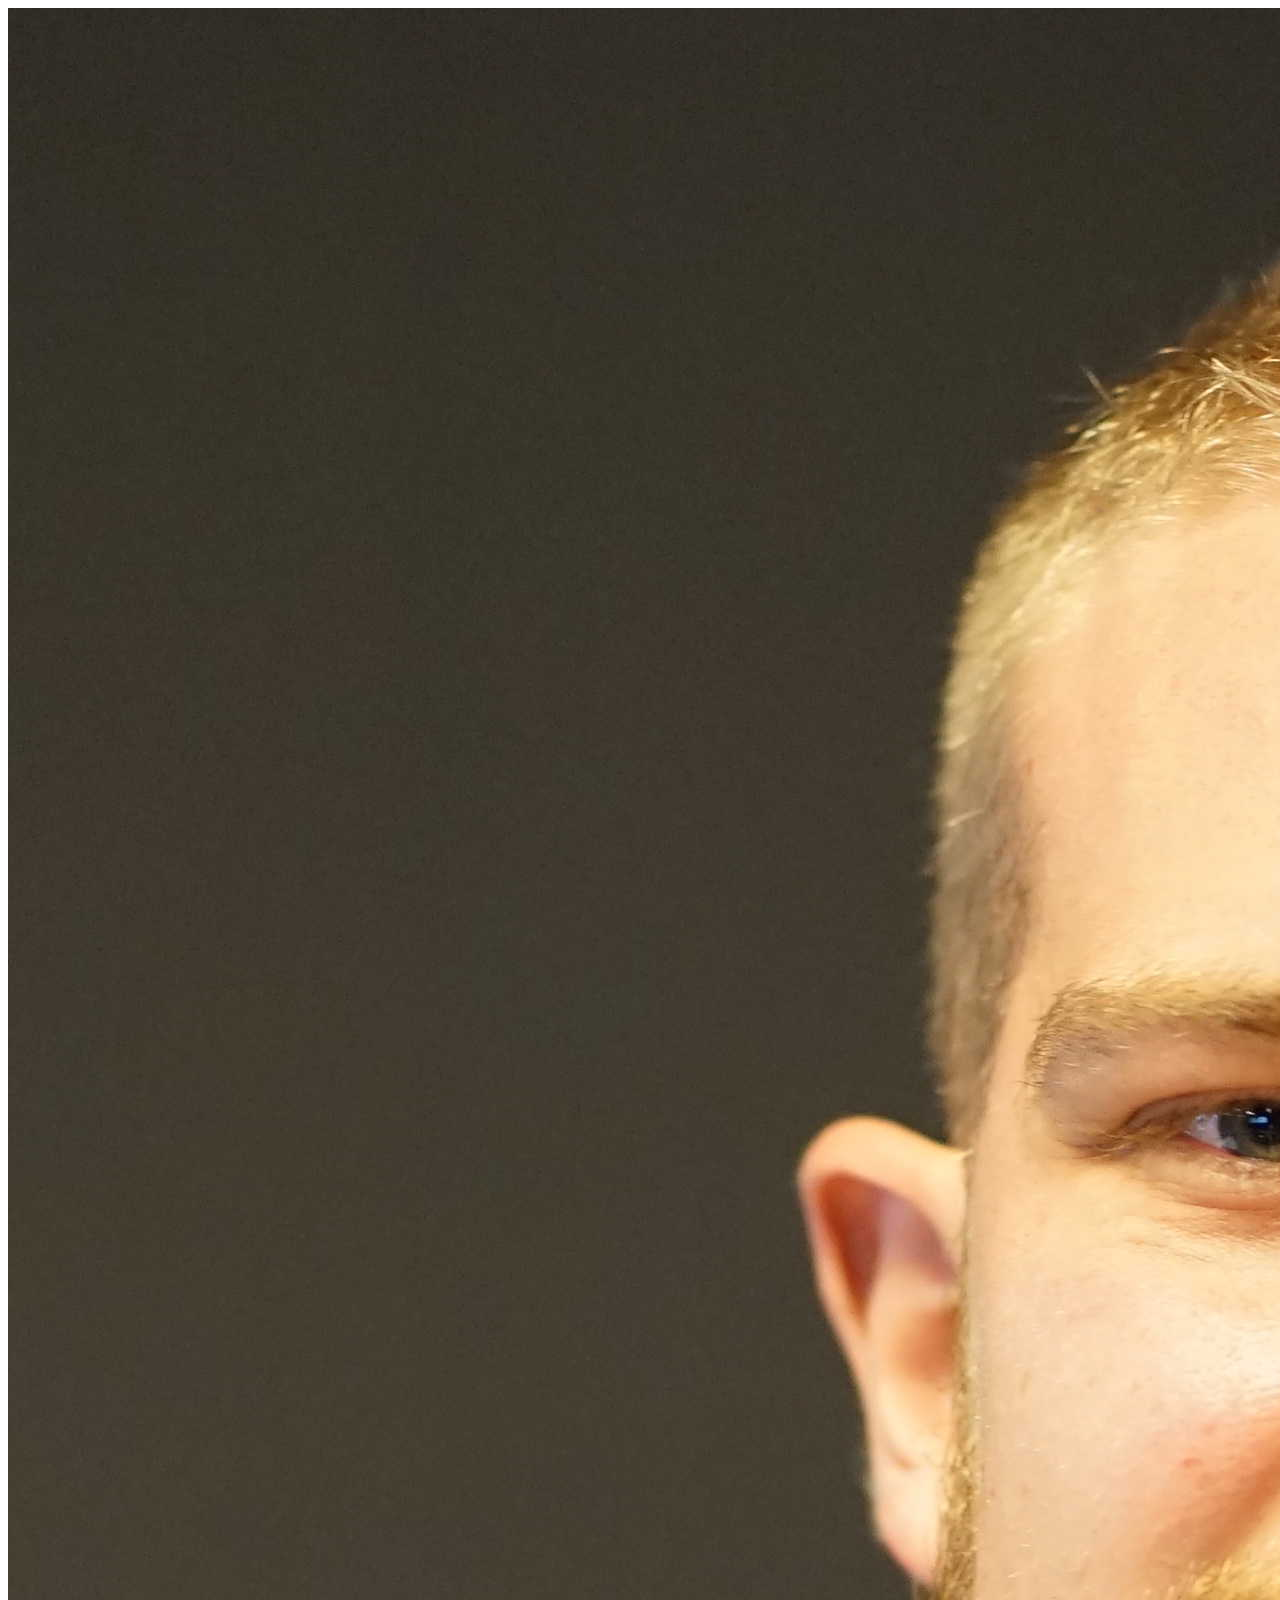
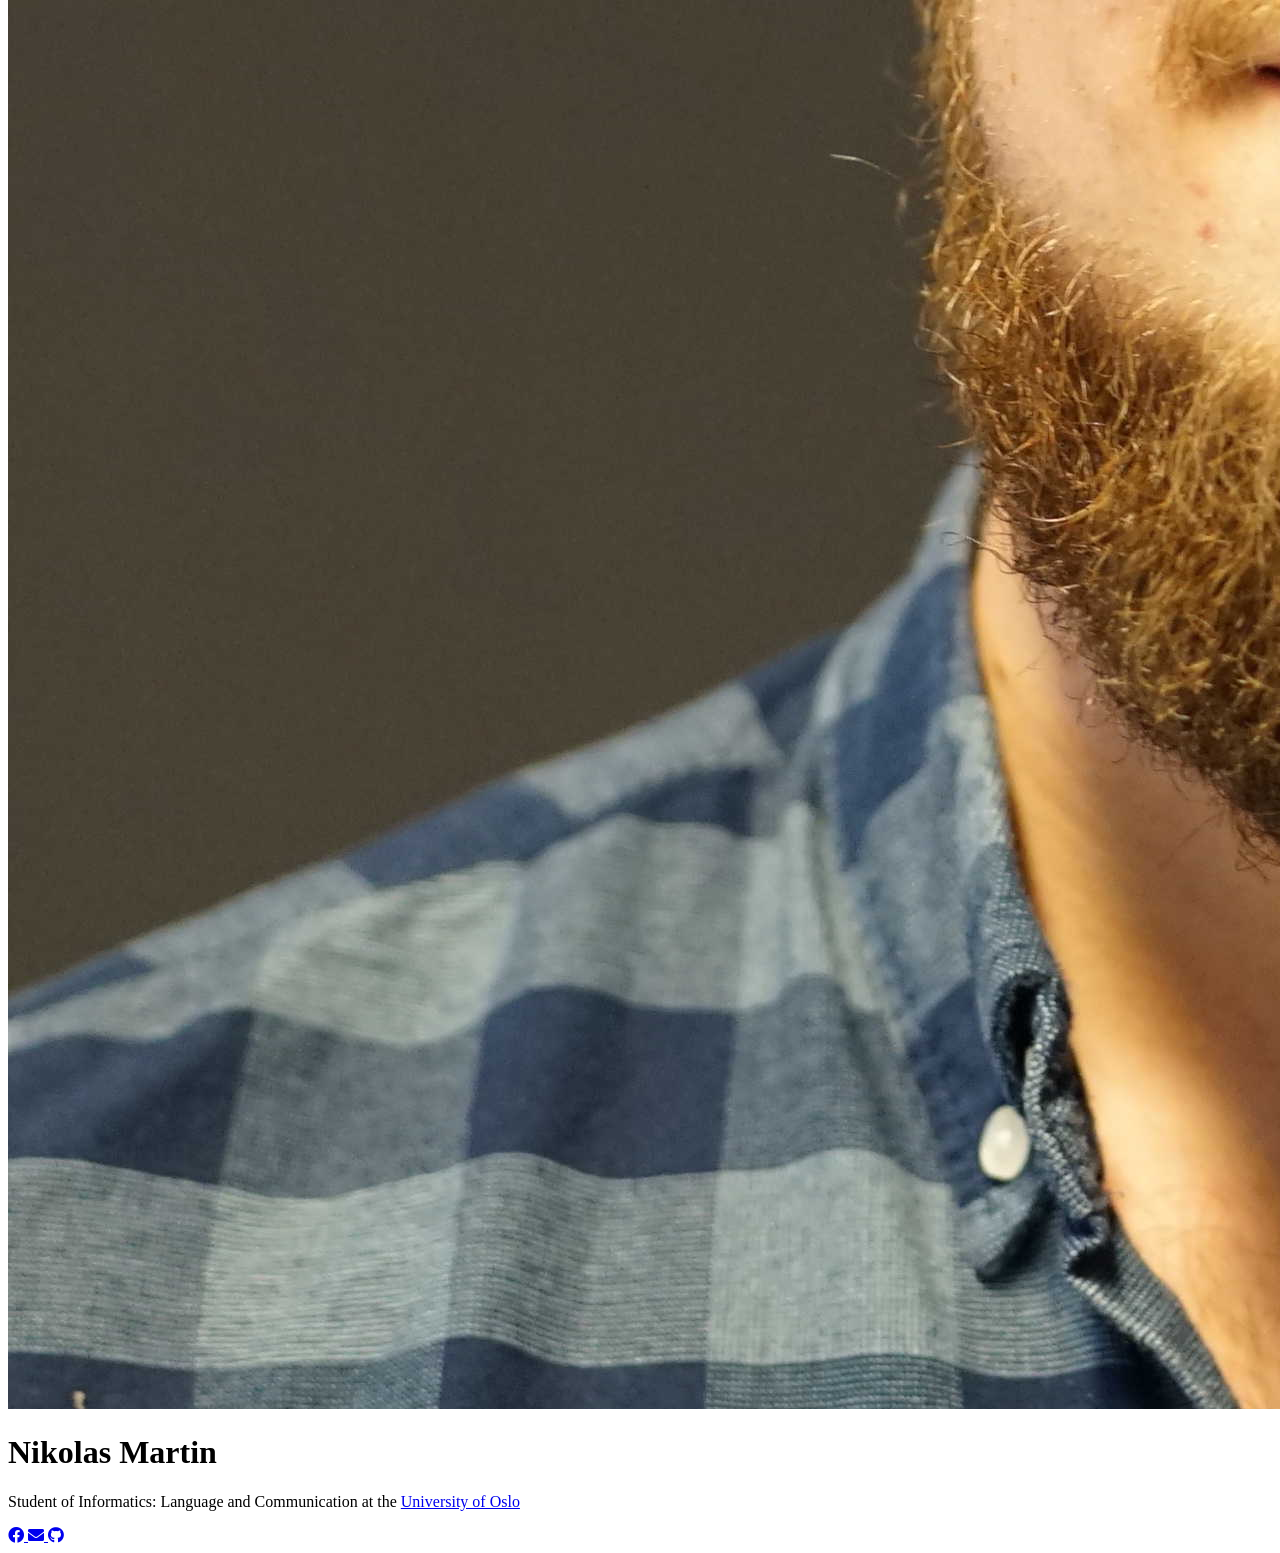
==== index.html @ 742c7716 "My informationificationz" ====
<!DOCTYPE html>
<html>
  <head>
    <meta charset="utf-8">
    <title>Nikolas Martin</title>

    <meta name="viewport" content="width=device-width, initial-scale=1, user-scalable=no">

    <link rel="shortcut icon" href="/img/icons/favicon.ico">

    <link rel="stylesheet" href="./css/main.css">
    <link href="https://fonts.googleapis.com/css?family=Merriweather" rel="stylesheet">
    <link rel="stylesheet" href="https://use.fontawesome.com/releases/v5.4.1/css/all.css" integrity="sha384-5sAR7xN1Nv6T6+dT2mhtzEpVJvfS3NScPQTrOxhwjIuvcA67KV2R5Jz6kr4abQsz" crossorigin="anonymous">
  </head>

  <body>

    <img class="profile-img rounded" src="img/profile.jpg" alt="profile picture">
    
    <h1 class="title">Nikolas Martin</h1>

    <p class="subtitle">
      Student of Informatics: Language and Communication at the <a href="https://www.uio.no/studier/program/inf-sprok/">University of Oslo</a>
    </p>

    <div class="social">
      <a class="social-link" href="https://www.facebook.com/nikolashm">
        <i class="fab fa-facebook social-icon"></i>
      </a>

      <a class="social-link" href="mailto:nikolhm@ifi.uio.no">
        <i class="fas fa-envelope social-icon"></i>
      </a>

      <a class="social-link" href="https://github.com/nikolhm/">
        <i class="fab fa-github social-icon"></i>
      </a>
    </div>

  </body>

</html>
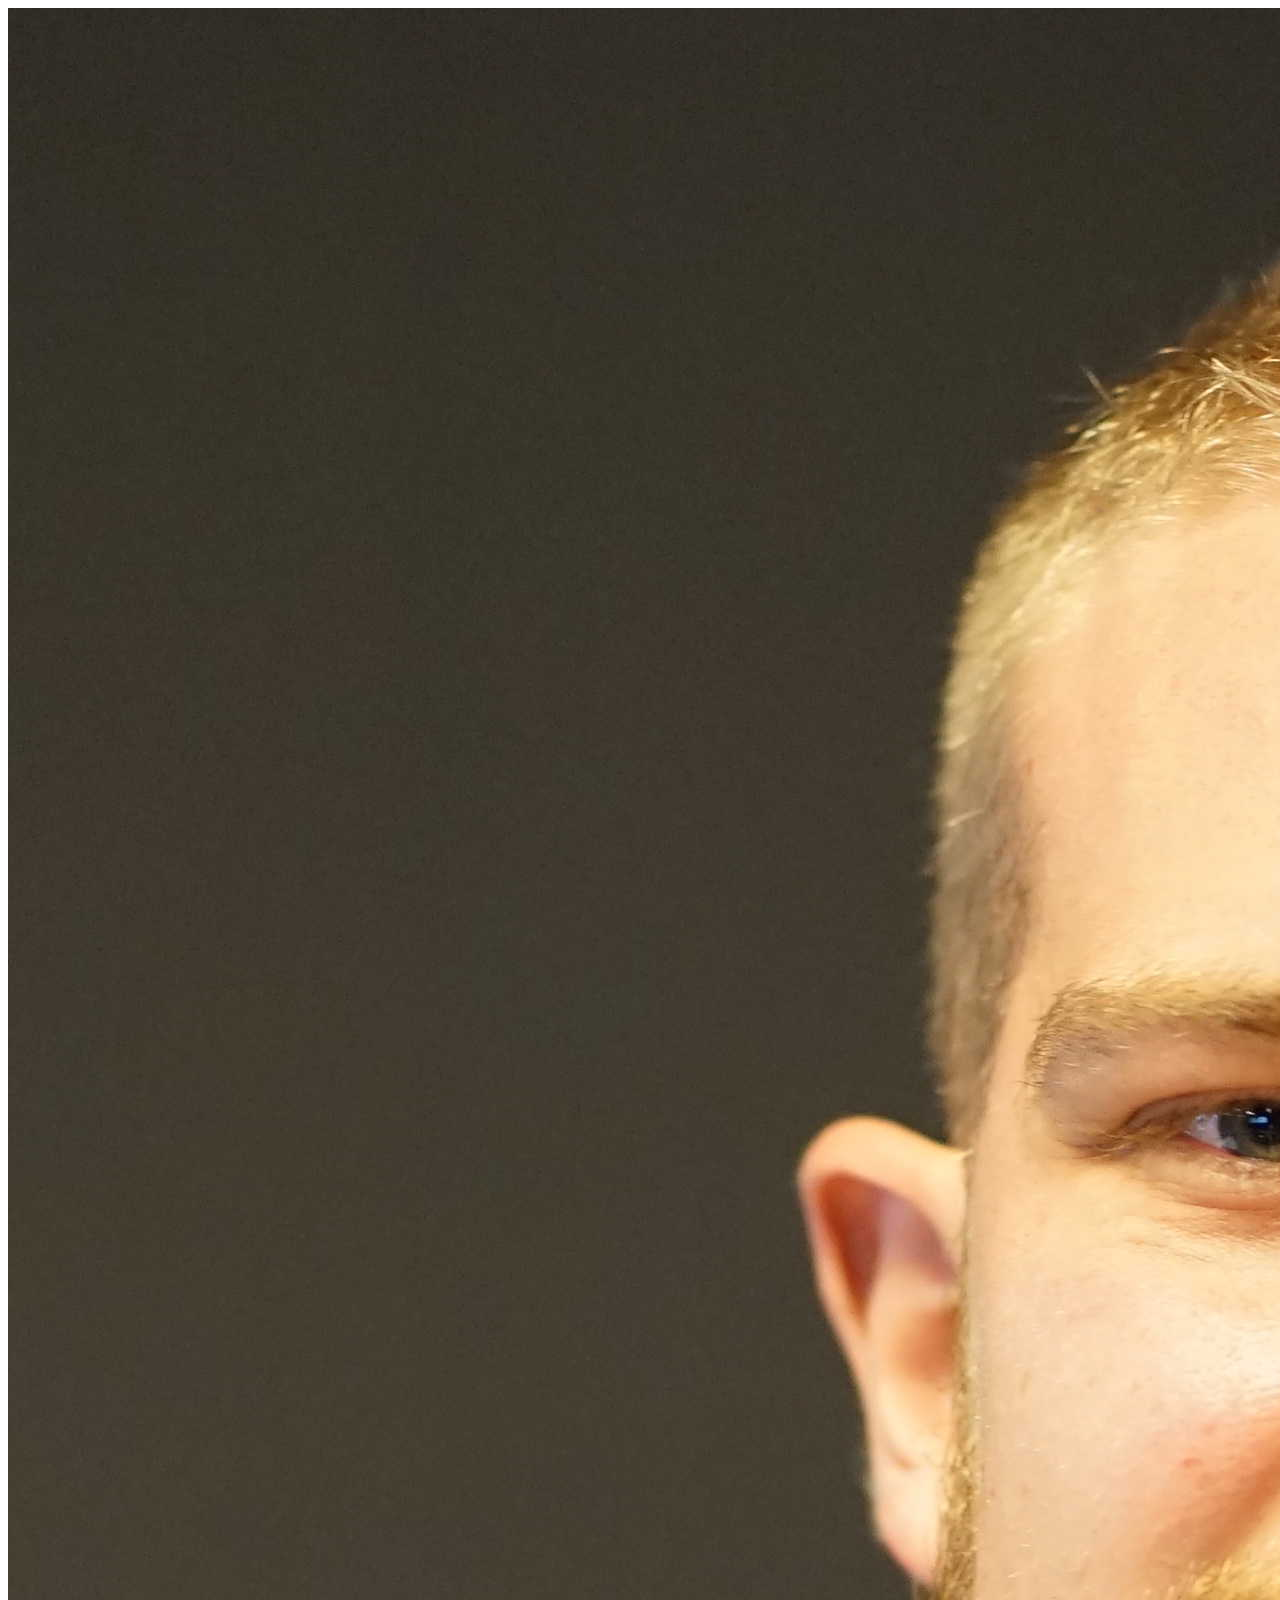
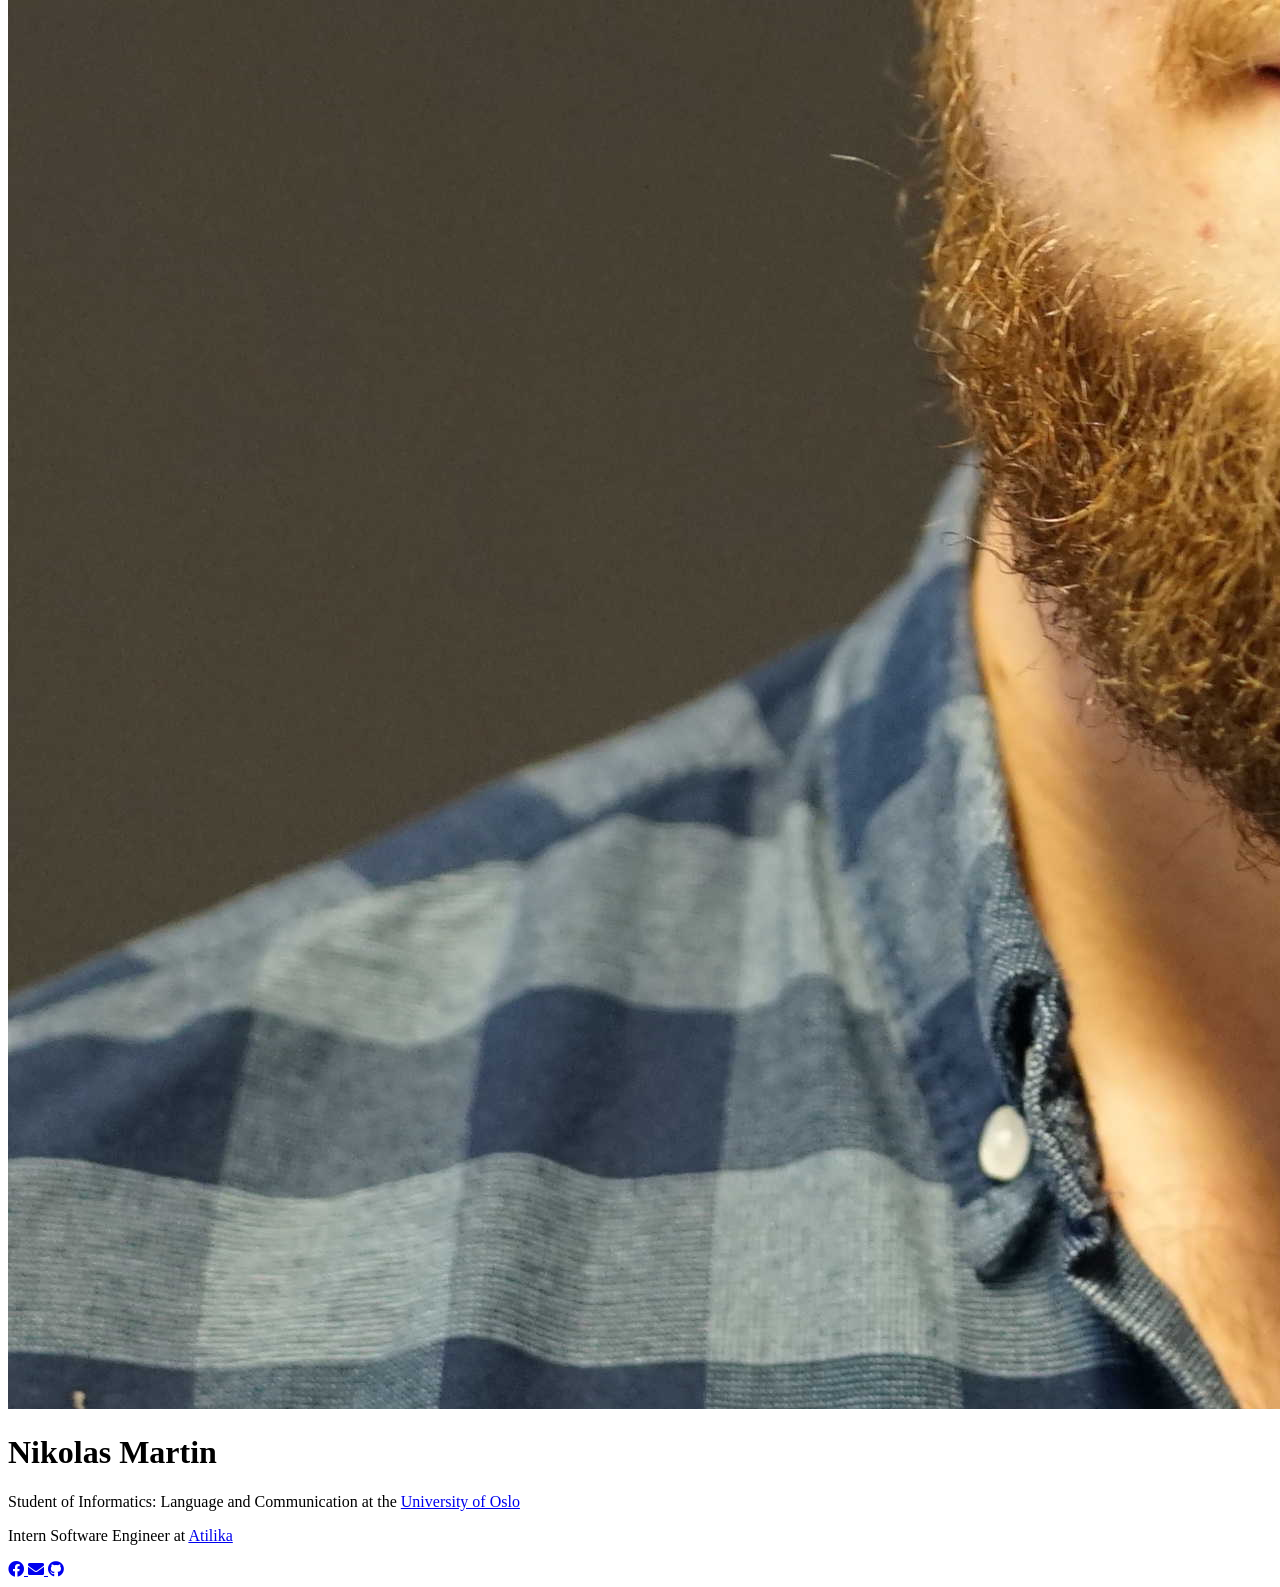
==== commit 8a11f65c: "Job title" ====
--- a/index.html
+++ b/index.html
@@ -23,6 +23,8 @@
       Student of Informatics: Language and Communication at the <a href="https://www.uio.no/studier/program/inf-sprok/">University of Oslo</a>
     </p>
 
+    <p class="subtitle">Intern Software Engineer at <a href="https://atilika.com/">Atilika</a></p>
+
     <div class="social">
       <a class="social-link" href="https://www.facebook.com/nikolashm">
         <i class="fab fa-facebook social-icon"></i>
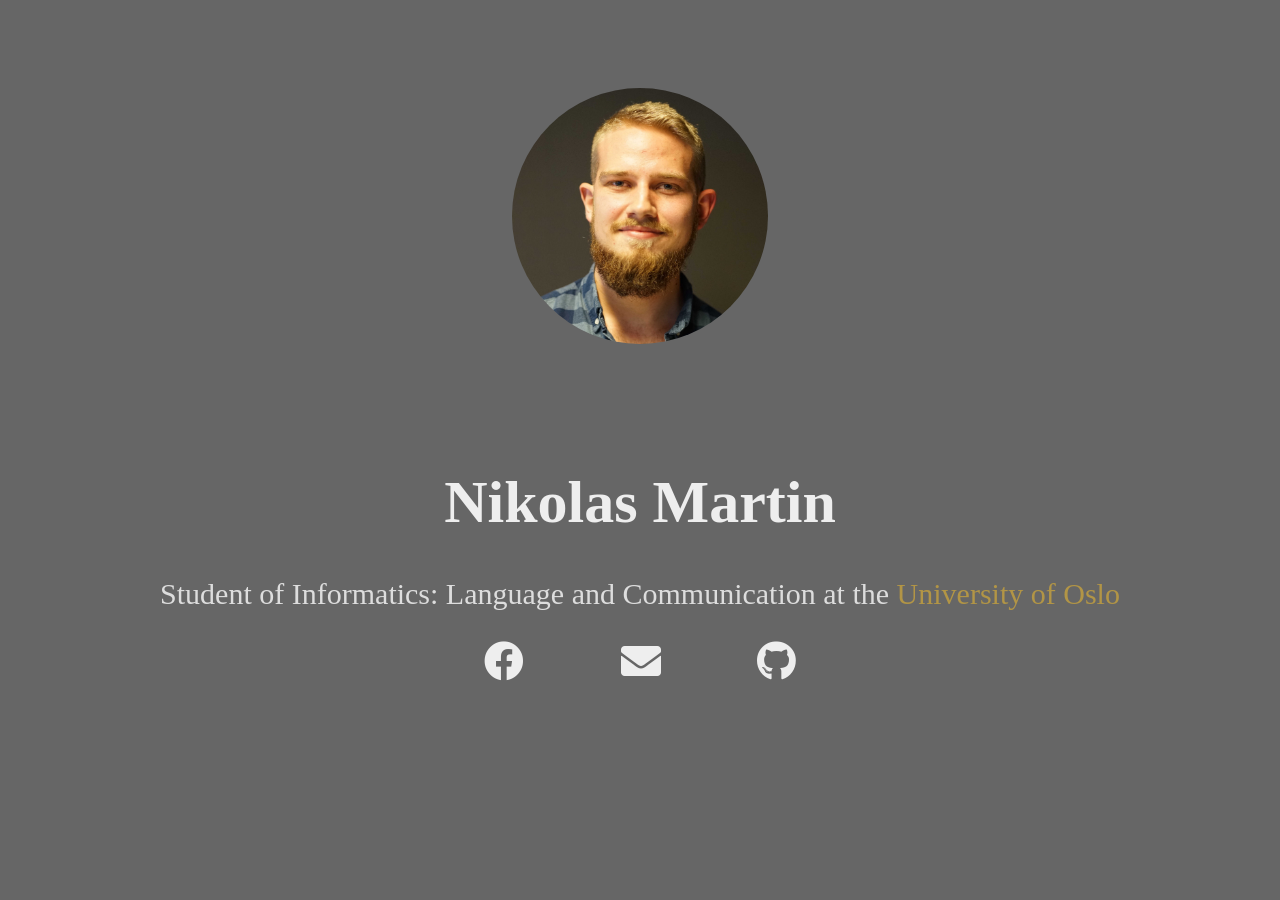
==== commit e0018042: "Remove old job description" ====
--- a/index.html
+++ b/index.html
@@ -6,9 +6,9 @@
 
     <meta name="viewport" content="width=device-width, initial-scale=1, user-scalable=no">
 
-    <link rel="shortcut icon" href="/img/icons/favicon.ico">
+    <link rel="shortcut icon" href="img/icons/favicon.ico">
 
-    <link rel="stylesheet" href="./css/main.css">
+    <link rel="stylesheet" href="css/main.css">
     <link href="https://fonts.googleapis.com/css?family=Merriweather" rel="stylesheet">
     <link rel="stylesheet" href="https://use.fontawesome.com/releases/v5.4.1/css/all.css" integrity="sha384-5sAR7xN1Nv6T6+dT2mhtzEpVJvfS3NScPQTrOxhwjIuvcA67KV2R5Jz6kr4abQsz" crossorigin="anonymous">
   </head>
@@ -22,8 +22,6 @@
     <p class="subtitle">
       Student of Informatics: Language and Communication at the <a href="https://www.uio.no/studier/program/inf-sprok/">University of Oslo</a>
     </p>
-
-    <p class="subtitle">Intern Software Engineer at <a href="https://atilika.com/">Atilika</a></p>
 
     <div class="social">
       <a class="social-link" href="https://www.facebook.com/nikolashm">
--- a/css/main.css
+++ b/css/main.css
@@ -0,0 +1,68 @@
+html {
+  min-height: 100%;
+  background-image: url(../img/ojd.jpg);
+  background-position: center;
+  background-repeat: no-repeat;
+  background-size: cover;
+
+  background-color: rgba(0, 0, 0, 0.6);
+  background-blend-mode: multiply;
+
+  font-family: 'Merriweather', serif;
+  text-align: center;
+}
+
+a {
+  text-decoration: none;
+  color: #b29546;
+}
+
+.profile-img {
+  position: inline-block;
+  height: 256px;
+  width: 256px;
+  margin: 5rem;
+}
+
+.rounded {
+  border-radius: 100%;
+  overflow: hidden;
+}
+
+.title {
+  color: #EEE;
+  font-size: 60px;
+}
+
+.subtitle {
+  color: #DDD;
+  font-size: 30px;
+}
+
+.social {
+  display: flex;
+  flex-direction: row;
+  margin-left: 30%;
+  margin-right: 30%;
+  justify-content: space-evenly;
+}
+
+.social-icon {
+  color: #EEE;
+  font-size: 40px;
+}
+
+.social-icon:hover {
+  color: #b29546;
+}
+
+@media (max-width: 736px) {
+  .profile-img {
+    margin: 2rem;
+  }
+
+  .social {
+    margin-left: 0%;
+    margin-right: 0%;
+  }
+}
